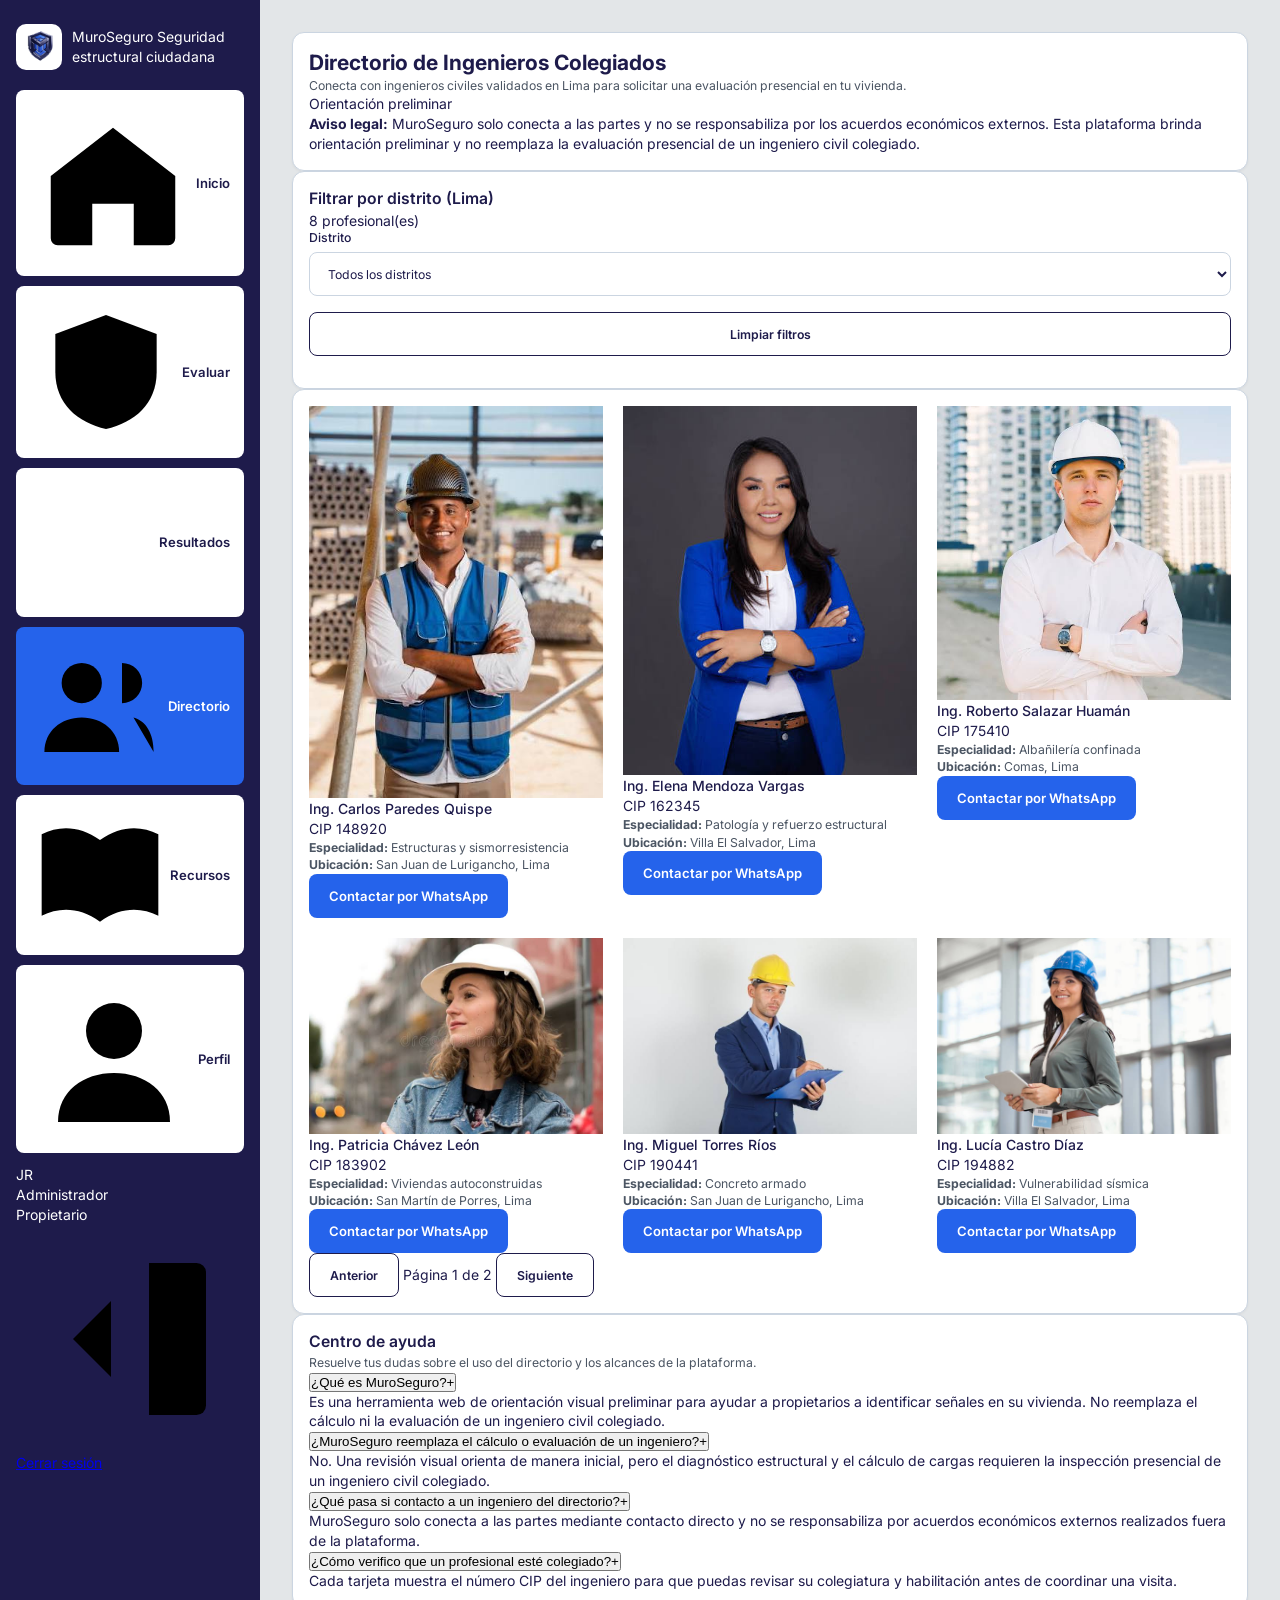
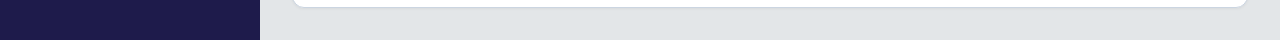
==== pages/directorio.html @ 6fec54fa "Update directorio.html" ====
<!DOCTYPE html>
<html lang="es">
<head>
  <meta charset="UTF-8">
  <meta name="viewport" content="width=device-width, initial-scale=1.0">
  <title>Directorio de Ingenieros | MuroSeguro</title>
  <link rel="stylesheet" href="../css/styles.css">
  <link rel="stylesheet" href="../css/sidebar.css">
  <link rel="icon" type="image/x-icon" href="../favicon.ico">
</head>
<body>
  <div class="app-layout">

    <!-- ============ Menú lateral ============ -->
    <aside class="sidebar">
      <div class="logo-container">
        <img src="../assets/images/logo-muroseguro.png" alt="" onerror="this.style.display='none'">
        <div class="logo-texto">
          <span class="logo-titulo">MuroSeguro</span>
          <span class="logo-sub">Seguridad estructural ciudadana</span>
        </div>
      </div>

      <nav aria-label="Menú principal">
        <a href="index.html">
          <svg class="nav-icon icono" viewBox="0 0 24 24" aria-hidden="true"><path d="M3 11l9-7 9 7v9a1 1 0 0 1-1 1h-5v-6H9v6H4a1 1 0 0 1-1-1z"/></svg>
          Inicio
        </a>
        <a href="evaluacion.html">
          <svg class="nav-icon icono" viewBox="0 0 24 24" aria-hidden="true"><path d="M12 3l8 3v6c0 5-3.5 8-8 9-4.5-1-8-4-8-9V6z"/><path d="M9 12l2 2 4-4"/></svg>
          Evaluar
        </a>
        <a href="resultados.html">
          <svg class="nav-icon icono" viewBox="0 0 24 24" aria-hidden="true"><path d="M4 20V10M10 20V4M16 20v-7M22 20H2"/></svg>
          Resultados
        </a>
        <a href="directorio.html" class="activo" aria-current="page">
          <svg class="nav-icon icono" viewBox="0 0 24 24" aria-hidden="true"><circle cx="9" cy="8" r="3.5"/><path d="M2.5 20c0-3.6 2.9-6 6.5-6s6.5 2.4 6.5 6"/><path d="M16 4.5a3.5 3.5 0 0 1 0 7M18 14c2.2.6 3.5 2.8 3.5 6"/></svg>
          Directorio
        </a>
        <a href="recursos.html">
          <svg class="nav-icon icono" viewBox="0 0 24 24" aria-hidden="true"><path d="M2 5c3-1.5 6.5-1.5 10 1 3.5-2.5 7-2.5 10-1v14c-3-1.5-6.5-1.5-10 1-3.5-2.5-7-2.5-10-1z"/><path d="M12 6v14"/></svg>
          Recursos
        </a>
        <a href="perfil.html">
          <svg class="nav-icon icono" viewBox="0 0 24 24" aria-hidden="true"><circle cx="12" cy="8" r="4"/><path d="M4 21c0-4.4 3.6-7 8-7s8 2.6 8 7"/></svg>
          Perfil
        </a>
      </nav>

      <div class="sidebar-footer">
        <div class="sidebar-user">
          <span class="user-avatar" aria-hidden="true">JR</span>
          <div>
            <div>Administrador</div>
            <div class="user-rol">Propietario</div>
          </div>
        </div>
        <a href="index.html" class="sidebar-logout">
          <svg class="nav-icon icono" viewBox="0 0 24 24" aria-hidden="true"><path d="M14 4h5a1 1 0 0 1 1 1v14a1 1 0 0 1-1 1h-5"/><path d="M10 8l-4 4 4 4M6 12h10"/></svg>
          Cerrar sesión
        </a>
      </div>
    </aside>

    <!-- Contenido principal -->
    <main class="main-content">
      <!-- Encabezado y aviso legal (HU-018) -->
      <header class="page-header card">
        <div class="header-row">
          <div>
            <h1>Directorio de Ingenieros Colegiados</h1>
            <p class="header-sub">
              Conecta con ingenieros civiles validados en Lima para solicitar una evaluación presencial en tu vivienda.
            </p>
          </div>
          <span class="badge-orientacion">Orientación preliminar</span>
        </div>

        <div class="aviso-legal">
          <strong>Aviso legal:</strong> MuroSeguro solo conecta a las partes y no se responsabiliza
          por los acuerdos económicos externos. Esta plataforma brinda orientación preliminar y no
          reemplaza la evaluación presencial de un ingeniero civil colegiado.
        </div>
      </header>

      <!-- Filtros por distrito en Lima (HU-019) -->
      <section class="card filtros-card">
        <div class="card-title-row">
          <h2>Filtrar por distrito (Lima)</h2>
          <span id="contador-resultados" class="contador-pill">0 profesionales</span>
        </div>

        <div class="filtros-grid">
          <div class="form-group">
            <label for="filtro-distrito" class="form-label">Distrito</label>
            <select id="filtro-distrito" class="form-select">
              <option value="">Todos los distritos</option>
            </select>
          </div>

          <div class="form-group filtros-btn-col">
            <button type="button" id="btn-limpiar" class="btn-secondary">Limpiar filtros</button>
          </div>
        </div>

        <div id="panel-cercanos" class="panel-cercanos" style="display: none;">
          <p id="texto-cercanos">No hay ingenieros registrados en este distrito.</p>
          <button type="button" id="btn-cercanos" class="btn-primary">
            Buscar profesionales en otros distritos de Lima
          </button>
        </div>
      </section>

      <!-- Cuadrícula de ingenieros y paginación (HU-018, HU-020, HU-027) -->
      <section class="card directorio-card">
        <div id="grid-ingenieros" class="grid-3"></div>

        <div class="paginacion-bar">
          <button type="button" id="btn-anterior" class="btn-secondary" disabled>Anterior</button>
          <span id="info-pagina" class="info-pagina">Página 1 de 1</span>
          <button type="button" id="btn-siguiente" class="btn-secondary" disabled>Siguiente</button>
        </div>
      </section>

      <!-- Centro de ayuda / FAQ (HU-023) -->
      <section class="card faq-card">
        <h2>Centro de ayuda</h2>
        <p class="faq-sub">Resuelve tus dudas sobre el uso del directorio y los alcances de la plataforma.</p>
        <div id="contenedor-faq" class="faq-list"></div>
      </section>
    </main>
  </div>

  <script src="../js/directorio.js"></script>
</body>
</html>
---- css/styles.css ----
/* ==========================================================================
   MUROSEGURO - HOJA DE ESTILOS BASE (styles.css)
   ========================================================================== */

@import url('https://fonts.googleapis.com/css2?family=Inter:wght@400;500;600;700&display=swap');

:root {
  /* Paleta de Colores (Regla 60-30-10) */
  --bg-dominant: #E3E6E8;       /* 60% Gris Neutro Claro - Fondos */
  --color-secondary: #1E1B4B;   /* 30% Azul Índigo Profundo - Textos, Sidebar, Títulos */
  --color-accent: #2563EB;      /* 10% Celeste Eléctrico - Botones CTA, Activos */
  --color-accent-hover: #1D4ED8;

  /* Colores de Soporte y Estados */
  --bg-white: #FFFFFF;
  --text-body-alt: #4B5563;
  --text-muted: #6B7280;
  --border-neutral: #CBD5E1;
  --color-error: #DC2626;
  --color-success: #16A34A;
  --color-warning: #D97706;

  /* Tipografía */
  --font-main: 'Inter', -apple-system, BlinkMacSystemFont, sans-serif;

  /* Espaciados y Bordes */
  --radius-btn: 8px;
  --radius-card: 12px;
  --touch-target: 44px;
}

/* ==========================================================================
   RESET Y PREVENCIÓN DE SCROLL HORIZONTAL
   ========================================================================== */
*, *::before, *::after {
  box-sizing: border-box;
  margin: 0;
  padding: 0;
}

html, body {
  max-width: 100%;
  overflow-x: hidden; /* Evita desbordamiento horizontal en móvil */
  font-family: var(--font-main);
  background-color: var(--bg-dominant);
  color: var(--color-secondary);
  font-size: 14px;
  line-height: 1.42; /* 20px aprox */
  -webkit-font-smoothing: antialiased;
}

img, svg, video {
  max-width: 100%;
  height: auto;
  display: block;
}

/* ==========================================================================
   ESCALA TIPOGRÁFICA
   ========================================================================== */
h1, .h1 {
  font-size: 1.5rem;      /* 24px */
  font-weight: 700;       /* Bold */
  line-height: 1.33;      /* 32px */
  color: var(--color-secondary);
}

h2, .h2 {
  font-size: 1.125rem;    /* 18px */
  font-weight: 600;       /* SemiBold */
  line-height: 1.44;      /* 26px */
  color: var(--color-secondary);
}

h3, .h3 {
  font-size: 1rem;        /* 16px */
  font-weight: 500;       /* Medium */
  line-height: 1.5;       /* 24px */
  color: var(--color-secondary);
}

p, .body-text {
  font-size: 0.875rem;    /* 14px */
  font-weight: 400;       /* Regular */
  line-height: 1.42;      /* 20px */
  color: var(--text-body-alt);
}

.caption, .text-support {
  font-size: 0.75rem;     /* 12px */
  font-weight: 400;       /* Regular */
  line-height: 1.33;      /* 16px */
  color: var(--text-muted);
}

/* ==========================================================================
   ACCESIBILIDAD: FOCO DE TECLADO Y ÁREAS TÁCTILES
   ========================================================================== */
a:focus-visible,
button:focus-visible,
input:focus-visible,
select:focus-visible,
textarea:focus-visible {
  outline: 3px solid var(--color-accent);
  outline-offset: 2px;
}

.icon-btn {
  min-width: var(--touch-target);
  min-height: var(--touch-target);
  display: inline-flex;
  align-items: center;
  justify-content: center;
  background: transparent;
  border: none;
  cursor: pointer;
  color: var(--color-secondary);
}

.icon-24 { width: 24px; height: 24px; }
.icon-20 { width: 20px; height: 20px; }

/* ==========================================================================
   COMPONENTES UI 
   ========================================================================== */

/* Botón Primario (CTA) */
.btn-primary {
  display: inline-flex;
  align-items: center;
  justify-content: center;
  gap: 8px;
  min-height: 44px;
  padding: 0 20px;
  background-color: var(--color-accent);
  color: var(--bg-white);
  font-family: var(--font-main);
  font-size: 0.9375rem; /* 15px (rango 14-16px) */
  font-weight: 600;
  border: none;
  border-radius: var(--radius-btn);
  cursor: pointer;
  text-decoration: none;
  transition: background-color 0.2s ease, transform 0.1s ease;
}

.btn-primary:hover { background-color: var(--color-accent-hover); }
.btn-primary:active { transform: scale(0.98); }
.btn-primary:disabled {
  background-color: var(--border-neutral);
  color: var(--text-muted);
  cursor: not-allowed;
}

/* Botón Secundario / Outline */
.btn-secondary {
  display: inline-flex;
  align-items: center;
  justify-content: center;
  gap: 8px;
  min-height: 44px;
  padding: 0 20px;
  background-color: transparent;
  color: var(--color-secondary);
  font-family: var(--font-main);
  font-size: 0.875rem;
  font-weight: 600;
  border: 1.5px solid var(--color-secondary);
  border-radius: var(--radius-btn);
  cursor: pointer;
  text-decoration: none;
  transition: background-color 0.2s ease;
}

.btn-secondary:hover { background-color: rgba(30, 27, 75, 0.08); }

/* Formularios e Inputs */
.form-group {
  display: flex;
  flex-direction: column;
  gap: 6px;
  margin-bottom: 16px;
}

.form-label {
  font-size: 0.875rem;    /* 14px */
  font-weight: 500;       /* Medium */
  line-height: 1.28;      /* 18px */
  color: var(--color-secondary);
}

.form-input, .form-select, .form-textarea {
  width: 100%;
  min-height: 44px;
  padding: 10px 14px;
  background-color: var(--bg-white);
  border: 1px solid var(--border-neutral);
  border-radius: var(--radius-btn);
  font-family: var(--font-main);
  font-size: 0.875rem;
  color: var(--color-secondary);
  transition: border-color 0.2s ease;
}

.form-input:focus, .form-select:focus, .form-textarea:focus {
  border-color: var(--color-accent);
  outline: none;
  box-shadow: 0 0 0 3px rgba(37, 99, 235, 0.15);
}

.form-input.is-error {
  border-color: var(--color-error);
}

/* Barra de Búsqueda (Search Bar) */
.search-bar {
  display: flex;
  align-items: center;
  gap: 10px;
  min-height: 44px;
  padding: 0 14px;
  background-color: var(--bg-dominant);
  border: 1px solid var(--border-neutral);
  border-radius: var(--radius-btn);
  color: var(--color-secondary);
}

.search-bar input {
  width: 100%;
  border: none;
  background: transparent;
  font-family: var(--font-main);
  font-size: 0.875rem;
  color: var(--color-secondary);
  outline: none;
}

/* Tarjeta de Contenido (Card) */
.card {
  background-color: var(--bg-white);
  border: 1px solid var(--border-neutral);
  border-radius: var(--radius-card);
  padding: 16px;
  color: var(--color-secondary);
  box-shadow: 0 1px 3px rgba(0, 0, 0, 0.05);
}

/* Selector de Opción (Radio) */
.radio-option {
  display: flex;
  align-items: center;
  gap: 10px;
  min-height: 44px;
  cursor: pointer;
}

.radio-option input[type="radio"] {
  accent-color: var(--color-accent);
  width: 18px;
  height: 18px;
}

/* ==========================================================================
   LAYOUT BASE RESPONSIVE (Desktop 2 columnas -> Móvil 1 columna)
   ========================================================================== */
.app-layout {
  display: flex;
  min-height: 100vh;
}

.sidebar {
  width: 260px;
  background-color: var(--color-secondary);
  color: var(--bg-white);
  padding: 24px 16px;
  display: flex;
  flex-direction: column;
  gap: 12px;
  flex-shrink: 0;
}

.main-content {
  flex: 1;
  padding: 32px;
  width: 100%;
  min-width: 0; /* Clave para evitar desbordamiento en Flexbox */
}

/* Grilla responsiva para Directorio y Casos de Estudio */
.grid-3 {
  display: grid;
  grid-template-columns: repeat(3, 1fr);
  gap: 20px;
}

/* Breakpoint Tablet y Móvil (< 768px) */
@media (max-width: 768px) {
  .app-layout {
    flex-direction: column;
  }

  .sidebar {
    width: 100%;
    padding: 16px;
  }

  .main-content {
    padding: 16px;
  }

  .grid-3 {
    grid-template-columns: 1fr;
  }
}

/* Reglas para exportación limpia a PDF (HU-014) */
@media print {
  .sidebar, .no-print {
    display: none !important;
  }
  .main-content {
    padding: 0;
  }
}


.logo-container {
  display: flex;
  align-items: center;
  gap: 10px;
  margin-bottom: 8px;
}

.logo-container img {
  width: 46px;
  height: 46px;
  padding: 5px;
  object-fit: contain;
  background-color: var(--bg-white);
  border-radius: 10px;
  flex-shrink: 0;
}

.sidebar nav {
  display: flex;
  flex-direction: column;
  gap: 10px;
}

.sidebar nav a {
  display: flex;
  align-items: center;
  min-height: 48px;
  padding: 10px 14px;
  background-color: var(--bg-white);
  color: var(--color-secondary);
  border-radius: var(--radius-btn);
  font-size: 0.9375rem;
  font-weight: 600;
  text-decoration: none;
  transition: background-color 0.15s ease;
}

.sidebar nav a:hover { background-color: var(--bg-dominant); }

/* Página actual */
.sidebar nav a[aria-current="page"],
.sidebar nav a.active,
.sidebar nav a.activo {
  background-color: var(--color-accent);
  color: var(--bg-white);
}
---- css/sidebar.css ----
/* ==========================================================================
   sidebar.css - Menú lateral compartido (diseño de Figma)
   Lo usan: inicio, perfil, resultados, directorio y recursos.
   (evaluacion.html trae el mismo diseño en evaluacion.css con #eval-sidebar)
   Cargar DESPUÉS del CSS propio de cada página.
   ========================================================================== */

.ms-sb {
  box-sizing: border-box;
  position: fixed;
  top: 0;
  left: 0;
  z-index: 10;
  width: 230px;
  height: 100vh;
  overflow-y: auto;
  display: flex;
  flex-direction: column;
  gap: 1.25rem;
  padding: 1rem 0.875rem 0;
  background: var(--color-secondary);
  color: var(--bg-white);
}

/* El contenido deja libre el espacio del menú fijo */
.app-layout .ms-sb ~ .main-content {
  margin-left: 230px;
}

/* --- Logo + nombre --- */
.ms-sb__brand {
  display: flex;
  align-items: center;
  gap: 0.75rem;
}

.ms-sb__logo {
  flex: 0 0 44px;
  width: 44px;
  height: 44px;
  display: grid;
  place-items: center;
  padding: 0.25rem;
  background: var(--bg-white);
  border-radius: 0.625rem;
}

.ms-sb__logo img {
  width: 100%;
  height: 100%;
  object-fit: contain;
  display: block;
}

.ms-sb__brand-text {
  display: flex;
  flex-direction: column;
  min-width: 0;
}

.ms-sb__title {
  font-size: 1.125rem;
  font-weight: 800;
  line-height: 1.15;
  color: var(--bg-white);
}

.ms-sb__subtitle {
  font-size: 0.6875rem;
  line-height: 1.25;
  color: color-mix(in srgb, var(--bg-white) 55%, var(--color-secondary));
}

/* --- Navegación: botones blancos con ícono --- */
.ms-sb__nav {
  display: flex;
  flex-direction: column;
  gap: 0.5rem;
}

.ms-sb .ms-sb__link,
.ms-sb .ms-sb__logout {
  display: flex;
  align-items: center;
  gap: 0.625rem;
  min-height: 44px;
  padding: 0.375rem 0.75rem;
  font-family: var(--font-main);
  font-size: 0.875rem;
  font-weight: 600;
  text-decoration: none;
  color: var(--color-secondary);
  background: var(--bg-white);
  border-radius: 0.5rem;
  box-shadow: 0 2px 6px color-mix(in srgb, var(--color-secondary) 25%, transparent);
  transition: background-color 0.15s, color 0.15s;
}

.ms-sb__icon {
  flex: 0 0 auto;
  width: 1.125rem;
  height: 1.125rem;
  fill: none;
  stroke: currentColor;
  stroke-width: 2;
  stroke-linecap: round;
  stroke-linejoin: round;
  color: color-mix(in srgb, var(--color-secondary) 70%, var(--bg-white));
}

.ms-sb .ms-sb__link:hover,
.ms-sb .ms-sb__logout:hover {
  background: color-mix(in srgb, var(--color-accent) 10%, var(--bg-white));
}

/* Página actual: azul */
.ms-sb .ms-sb__link[aria-current="page"] {
  background: var(--color-accent);
  color: var(--bg-white);
}

.ms-sb .ms-sb__link[aria-current="page"] .ms-sb__icon {
  color: var(--bg-white);
}

.ms-sb .ms-sb__link:focus-visible,
.ms-sb .ms-sb__logout:focus-visible {
  outline: 3px solid var(--bg-white);
  outline-offset: 2px;
}

/* --- Pie: usuario + cerrar sesión --- */
.ms-sb__footer {
  position: sticky;
  bottom: 0;
  margin-top: auto;
  display: flex;
  flex-direction: column;
  gap: 0.75rem;
  padding: 1rem 0 1.25rem;
  background: var(--color-secondary);
}

.ms-sb__user {
  display: flex;
  align-items: center;
  gap: 0.75rem;
  min-width: 0;
}

.ms-sb__avatar {
  flex: 0 0 42px;
  width: 42px;
  height: 42px;
  display: grid;
  place-items: center;
  font-size: 0.875rem;
  font-weight: 800;
  color: var(--color-secondary);
  background: var(--bg-white);
  border-radius: 50%;
}

.ms-sb__role {
  min-width: 0;
  overflow: hidden;
  text-overflow: ellipsis;
  white-space: nowrap;
  font-size: 0.8125rem;
  font-weight: 500;
  color: color-mix(in srgb, var(--bg-white) 55%, var(--color-secondary));
}

.ms-sb .ms-sb__logout {
  font-weight: 700;
}

/* --- Móvil: el menú pasa arriba, en flujo normal --- */
@media (max-width: 768px) {
  .ms-sb {
    position: static;
    width: 100%;
    height: auto;
    overflow: visible;
    gap: 1rem;
    padding: 1rem 1rem 0;
  }

  .app-layout .ms-sb ~ .main-content {
    margin-left: 0;
  }

  .ms-sb__nav {
    display: grid;
    grid-template-columns: repeat(2, minmax(0, 1fr));
  }

  .ms-sb__footer {
    position: static;
  }
}

/* --- Impresión (PDF de resultados): sin menú --- */
@media print {
  .ms-sb {
    display: none !important;
  }

  .app-layout .ms-sb ~ .main-content {
    margin-left: 0 !important;
  }
}
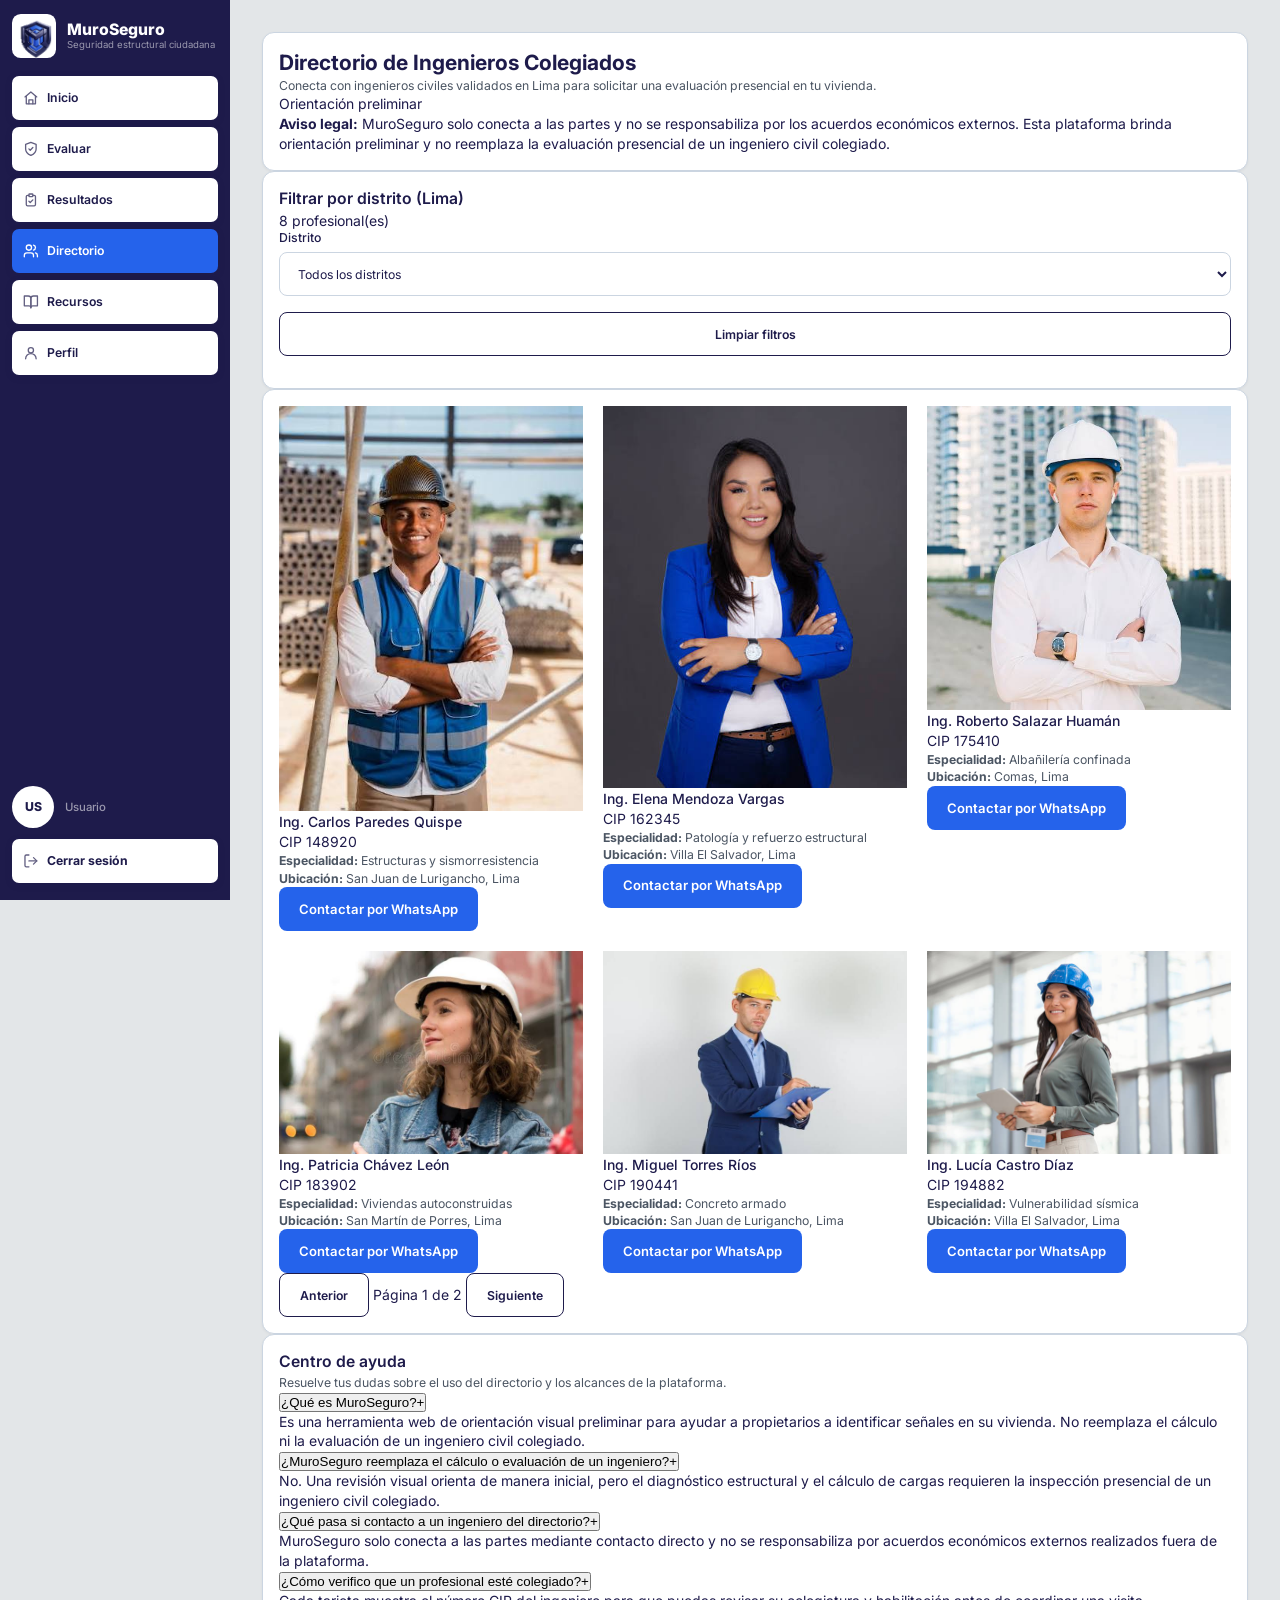
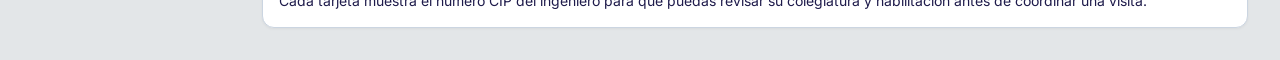
==== commit d3e9147a: "Refactor sidebar structure and navigation links" ====
--- a/pages/directorio.html
+++ b/pages/directorio.html
@@ -12,56 +12,55 @@
   <div class="app-layout">
 
     <!-- ============ Menú lateral ============ -->
-    <aside class="sidebar">
-      <div class="logo-container">
-        <img src="../assets/images/logo-muroseguro.png" alt="" onerror="this.style.display='none'">
-        <div class="logo-texto">
-          <span class="logo-titulo">MuroSeguro</span>
-          <span class="logo-sub">Seguridad estructural ciudadana</span>
-        </div>
+    <aside class="ms-sb" aria-label="Menú lateral">
+    <div class="ms-sb__brand">
+      <div class="ms-sb__logo">
+        <img src="../assets/images/logo-muroseguro.png" alt="Logo MuroSeguro">
       </div>
+      <div class="ms-sb__brand-text">
+        <span class="ms-sb__title">MuroSeguro</span>
+        <span class="ms-sb__subtitle">Seguridad estructural ciudadana</span>
+      </div>
+    </div>
 
-      <nav aria-label="Menú principal">
-        <a href="index.html">
-          <svg class="nav-icon icono" viewBox="0 0 24 24" aria-hidden="true"><path d="M3 11l9-7 9 7v9a1 1 0 0 1-1 1h-5v-6H9v6H4a1 1 0 0 1-1-1z"/></svg>
-          Inicio
-        </a>
-        <a href="evaluacion.html">
-          <svg class="nav-icon icono" viewBox="0 0 24 24" aria-hidden="true"><path d="M12 3l8 3v6c0 5-3.5 8-8 9-4.5-1-8-4-8-9V6z"/><path d="M9 12l2 2 4-4"/></svg>
-          Evaluar
-        </a>
-        <a href="resultados.html">
-          <svg class="nav-icon icono" viewBox="0 0 24 24" aria-hidden="true"><path d="M4 20V10M10 20V4M16 20v-7M22 20H2"/></svg>
-          Resultados
-        </a>
-        <a href="directorio.html" class="activo" aria-current="page">
-          <svg class="nav-icon icono" viewBox="0 0 24 24" aria-hidden="true"><circle cx="9" cy="8" r="3.5"/><path d="M2.5 20c0-3.6 2.9-6 6.5-6s6.5 2.4 6.5 6"/><path d="M16 4.5a3.5 3.5 0 0 1 0 7M18 14c2.2.6 3.5 2.8 3.5 6"/></svg>
-          Directorio
-        </a>
-        <a href="recursos.html">
-          <svg class="nav-icon icono" viewBox="0 0 24 24" aria-hidden="true"><path d="M2 5c3-1.5 6.5-1.5 10 1 3.5-2.5 7-2.5 10-1v14c-3-1.5-6.5-1.5-10 1-3.5-2.5-7-2.5-10-1z"/><path d="M12 6v14"/></svg>
-          Recursos
-        </a>
-        <a href="perfil.html">
-          <svg class="nav-icon icono" viewBox="0 0 24 24" aria-hidden="true"><circle cx="12" cy="8" r="4"/><path d="M4 21c0-4.4 3.6-7 8-7s8 2.6 8 7"/></svg>
-          Perfil
-        </a>
-      </nav>
+    <nav class="ms-sb__nav" aria-label="Menú principal">
+      <a class="ms-sb__link" href="inicio.html">
+        <svg class="ms-sb__icon" viewBox="0 0 24 24" aria-hidden="true" focusable="false"><path d="M3 10.5 12 3l9 7.5"/><path d="M5 9.5V21h14V9.5"/><path d="M9 21v-6h6v6"/></svg>
+        <span>Inicio</span>
+      </a>
+      <a class="ms-sb__link" href="evaluacion.html">
+        <svg class="ms-sb__icon" viewBox="0 0 24 24" aria-hidden="true" focusable="false"><path d="M12 22s8-4 8-10V5l-8-3-8 3v7c0 6 8 10 8 10z"/><path d="m9 12 2 2 4-4"/></svg>
+        <span>Evaluar</span>
+      </a>
+      <a class="ms-sb__link" href="resultados.html">
+        <svg class="ms-sb__icon" viewBox="0 0 24 24" aria-hidden="true" focusable="false"><path d="M9 5H7a2 2 0 0 0-2 2v12a2 2 0 0 0 2 2h10a2 2 0 0 0 2-2V7a2 2 0 0 0-2-2h-2"/><rect width="6" height="4" x="9" y="3" rx="1"/><path d="m9 14 2 2 4-4"/></svg>
+        <span>Resultados</span>
+      </a>
+      <a class="ms-sb__link" href="directorio.html" aria-current="page">
+        <svg class="ms-sb__icon" viewBox="0 0 24 24" aria-hidden="true" focusable="false"><path d="M16 21v-2a4 4 0 0 0-4-4H6a4 4 0 0 0-4 4v2"/><circle cx="9" cy="7" r="4"/><path d="M22 21v-2a4 4 0 0 0-3-3.87"/><path d="M16 3.13a4 4 0 0 1 0 7.75"/></svg>
+        <span>Directorio</span>
+      </a>
+      <a class="ms-sb__link" href="recursos.html">
+        <svg class="ms-sb__icon" viewBox="0 0 24 24" aria-hidden="true" focusable="false"><path d="M2 3h6a4 4 0 0 1 4 4v14a3 3 0 0 0-3-3H2z"/><path d="M22 3h-6a4 4 0 0 0-4 4v14a3 3 0 0 1 3-3h7z"/></svg>
+        <span>Recursos</span>
+      </a>
+      <a class="ms-sb__link" href="perfil.html">
+        <svg class="ms-sb__icon" viewBox="0 0 24 24" aria-hidden="true" focusable="false"><circle cx="12" cy="8" r="4"/><path d="M20 21a8 8 0 0 0-16 0"/></svg>
+        <span>Perfil</span>
+      </a>
+    </nav>
 
-      <div class="sidebar-footer">
-        <div class="sidebar-user">
-          <span class="user-avatar" aria-hidden="true">JR</span>
-          <div>
-            <div>Administrador</div>
-            <div class="user-rol">Propietario</div>
-          </div>
-        </div>
-        <a href="index.html" class="sidebar-logout">
-          <svg class="nav-icon icono" viewBox="0 0 24 24" aria-hidden="true"><path d="M14 4h5a1 1 0 0 1 1 1v14a1 1 0 0 1-1 1h-5"/><path d="M10 8l-4 4 4 4M6 12h10"/></svg>
-          Cerrar sesión
-        </a>
+    <div class="ms-sb__footer">
+      <div class="ms-sb__user">
+        <span class="ms-sb__avatar" data-usuario-iniciales aria-hidden="true">US</span>
+        <span class="ms-sb__role" data-usuario-nombre>Usuario</span>
       </div>
-    </aside>
+      <a class="ms-sb__logout" href="index.html" data-cerrar-sesion>
+        <svg class="ms-sb__icon" viewBox="0 0 24 24" aria-hidden="true" focusable="false"><path d="M9 21H5a2 2 0 0 1-2-2V5a2 2 0 0 1 2-2h4"/><polyline points="16 17 21 12 16 7"/><line x1="21" x2="9" y1="12" y2="12"/></svg>
+        <span>Cerrar sesión</span>
+      </a>
+    </div>
+  </aside>
 
     <!-- Contenido principal -->
     <main class="main-content">
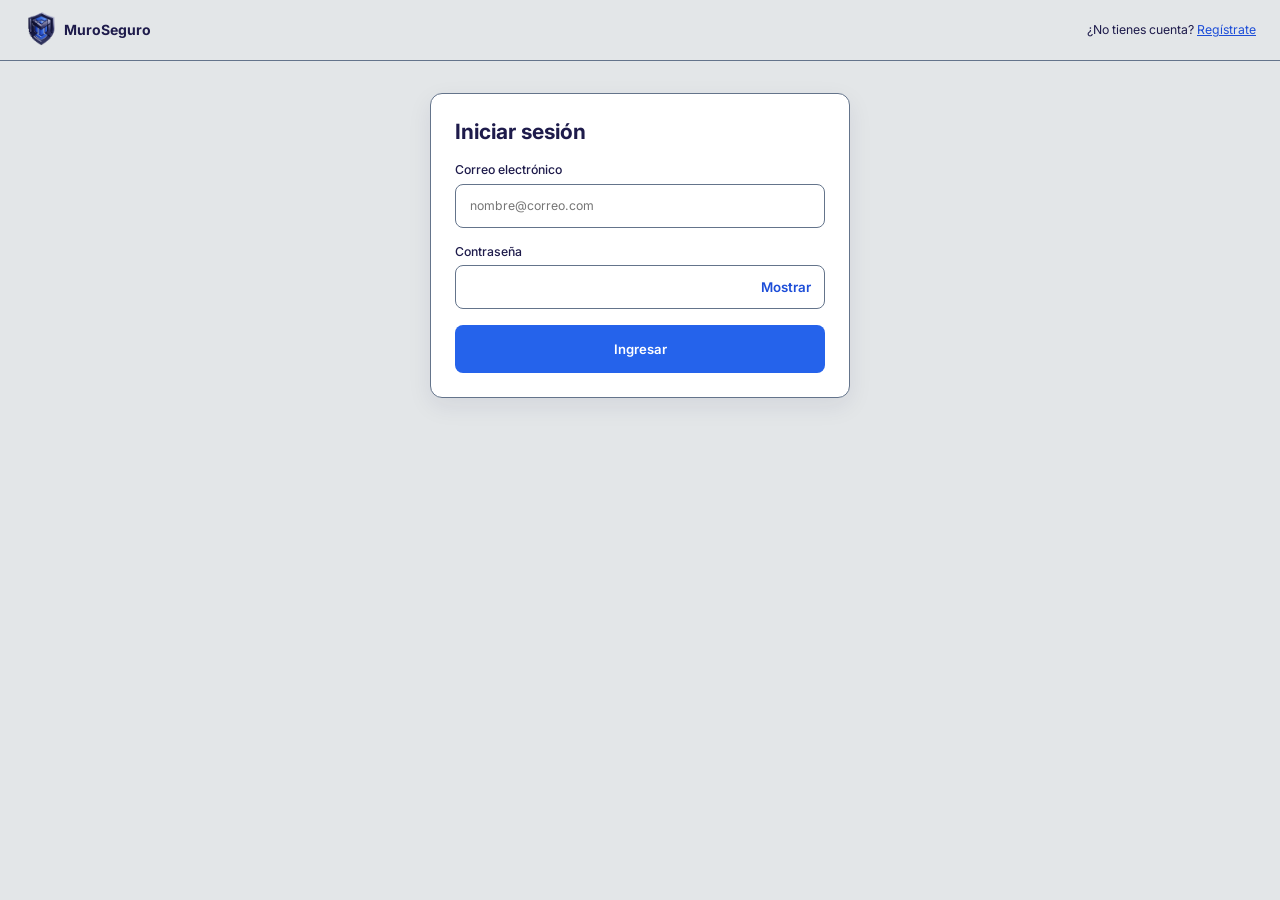
==== commit 7814a142: "Replace directorio.js script with sesion.js" ====
--- a/pages/directorio.html
+++ b/pages/directorio.html
@@ -131,6 +131,6 @@
     </main>
   </div>
 
-  <script src="../js/directorio.js"></script>
+  <script src="../js/sesion.js"></script>
 </body>
 </html>
